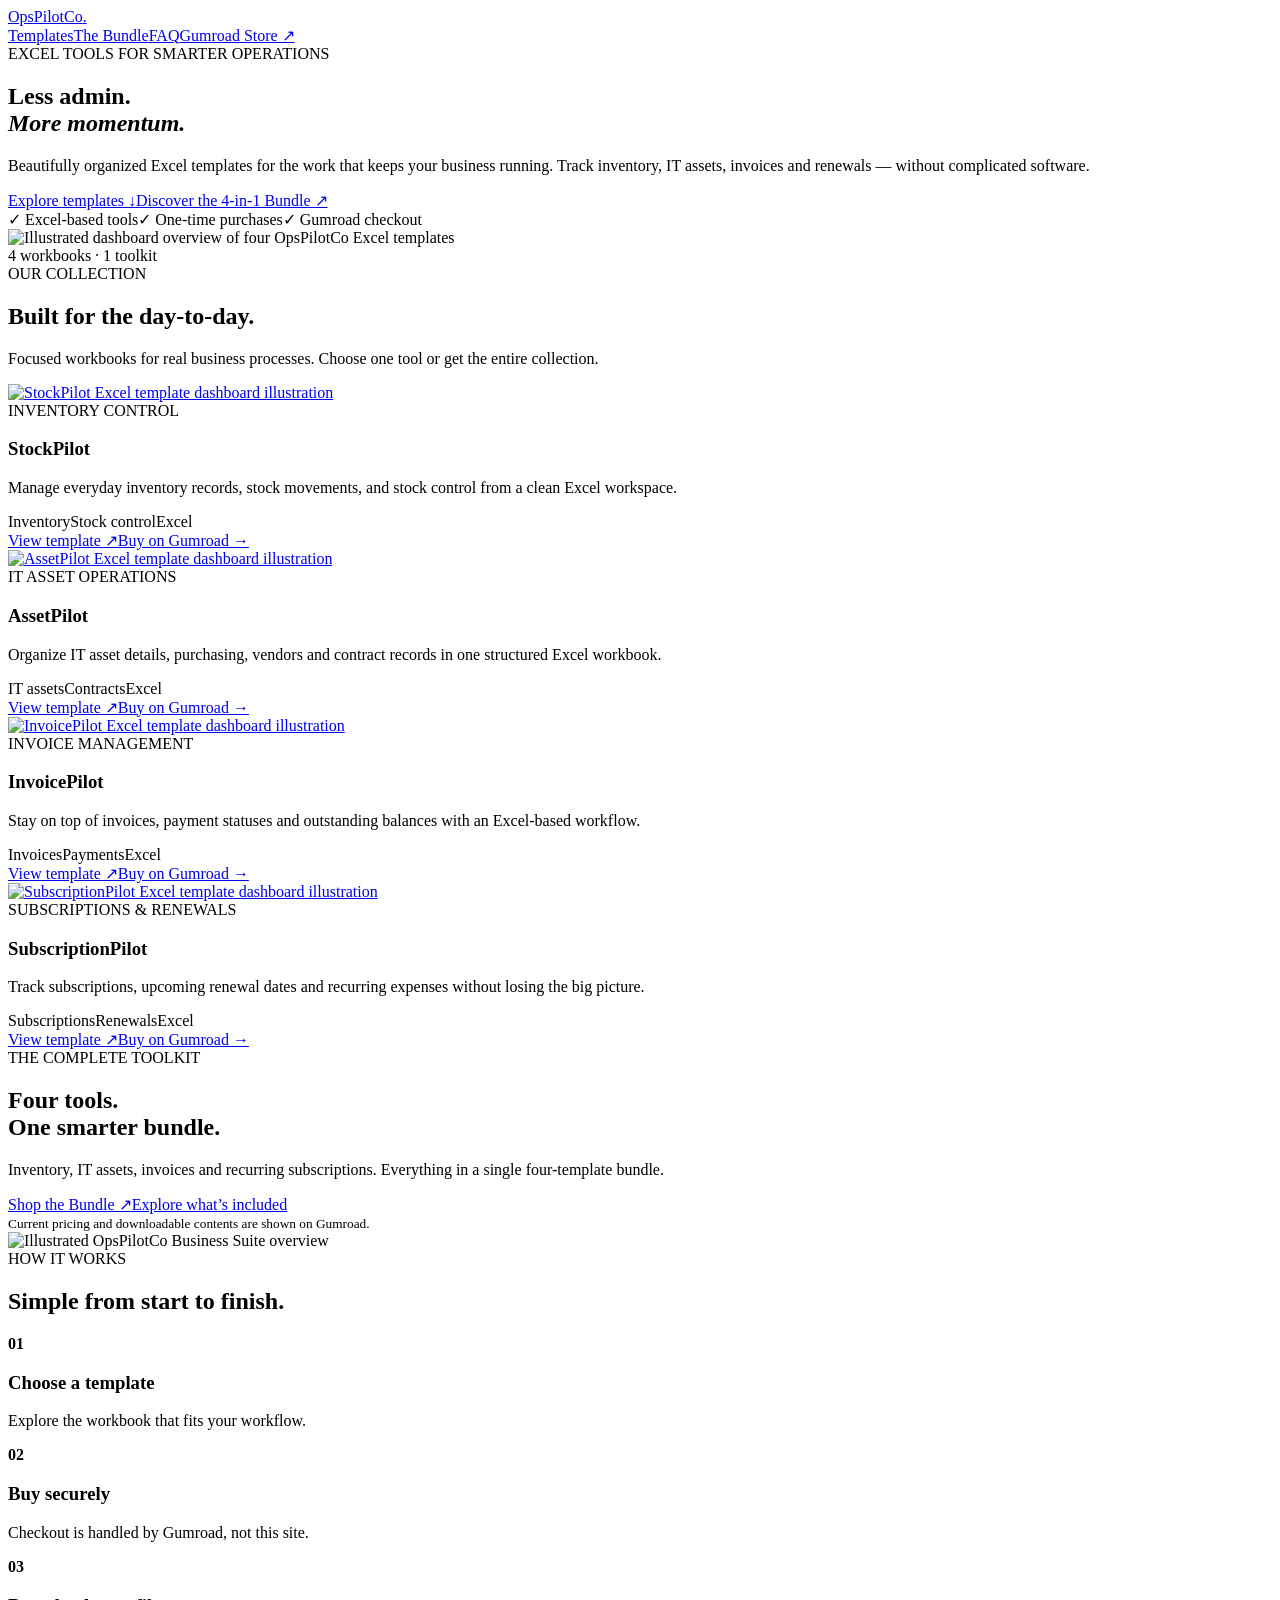
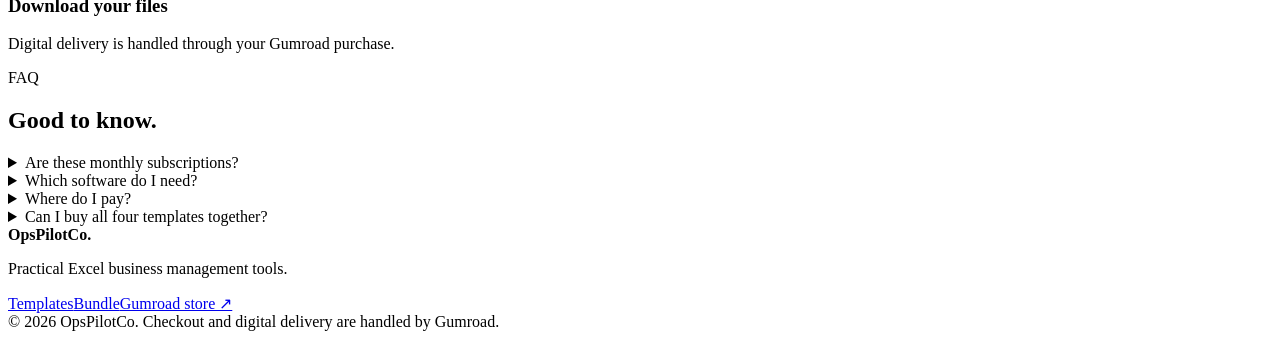
==== index.html @ 639161f8 "Add OpsPilotCo website: index.html" ====
<!doctype html><html lang="en"><head><meta charset="utf-8"><meta name="viewport" content="width=device-width,initial-scale=1"><meta name="theme-color" content="#080f1c"><title>OpsPilotCo | Premium Excel Templates for Inventory, IT Assets &amp; Invoices</title><meta name="description" content="Professional Excel business templates for inventory, IT asset management, invoicing and subscription renewals. Shop ready-to-use tools on Gumroad."><meta name="robots" content="index,follow"><link rel="canonical" href="https://sinangokk-jpg.github.io/opspilotco/"><meta property="og:type" content="website"><meta property="og:title" content="OpsPilotCo | Premium Excel Templates for Inventory, IT Assets &amp; Invoices"><meta property="og:description" content="Professional Excel business templates for inventory, IT asset management, invoicing and subscription renewals. Shop ready-to-use tools on Gumroad."><meta property="og:url" content="https://sinangokk-jpg.github.io/opspilotco/"><meta property="og:image" content="https://sinangokk-jpg.github.io/opspilotco/images/bundle.svg"><meta name="twitter:card" content="summary_large_image"><link rel="stylesheet" href="styles.css"><link rel="icon" href="favicon.svg" type="image/svg+xml"></head><body><header class="header"><div class="wrap nav"><a class="logo" href="index.html" aria-label="OpsPilotCo home">Ops<span>Pilot</span>Co<span class="dot">.</span></a><nav aria-label="Main navigation"><a href="index.html#templates">Templates</a><a href="bundle.html">The Bundle</a><a href="index.html#faq">FAQ</a><a href="https://sinangokk.gumroad.com/" rel="noopener noreferrer" target="_blank" class="nav-shop">Gumroad Store ↗</a></nav></div></header><main><section class="hero"><div class="wrap hero-inner"><div><div class="eyebrow green">EXCEL TOOLS FOR SMARTER OPERATIONS</div><h1>Less admin.<br><em>More momentum.</em></h1><p class="lead">Beautifully organized Excel templates for the work that keeps your business running. Track inventory, IT assets, invoices and renewals — without complicated software.</p><div class="buttons"><a class="btn primary" href="#templates">Explore templates ↓</a><a class="btn secondary" href="bundle.html">Discover the 4-in-1 Bundle ↗</a></div><div class="trust"><span>✓ Excel-based tools</span><span>✓ One-time purchases</span><span>✓ Gumroad checkout</span></div></div><div class="hero-visual"><img src="images/bundle.svg" alt="Illustrated dashboard overview of four OpsPilotCo Excel templates" width="760" height="500"><div class="mini-label">4 workbooks · 1 toolkit</div></div></div></section><section id="templates" class="section"><div class="wrap"><div class="eyebrow green">OUR COLLECTION</div><h2>Built for the day-to-day.</h2><p class="section-intro">Focused workbooks for real business processes. Choose one tool or get the entire collection.</p><div class="product-grid"><article class="product-card"><a href="stockpilot.html" class="product-picture"><img src="images/stockpilot.svg" loading="lazy" alt="StockPilot Excel template dashboard illustration" width="760" height="500"></a><div class="pc-body"><div class="eyebrow">INVENTORY CONTROL</div><h3>StockPilot</h3><p>Manage everyday inventory records, stock movements, and stock control from a clean Excel workspace.</p><div class="tags"><span>Inventory</span><span>Stock control</span><span>Excel</span></div><div class="pc-actions"><a class="btn small secondary" href="stockpilot.html">View template ↗</a><a class="link" href="https://sinangokk.gumroad.com/l/vbiubx" target="_blank" rel="noopener noreferrer">Buy on Gumroad →</a></div></div></article><article class="product-card"><a href="assetpilot.html" class="product-picture"><img src="images/assetpilot.svg" loading="lazy" alt="AssetPilot Excel template dashboard illustration" width="760" height="500"></a><div class="pc-body"><div class="eyebrow">IT ASSET OPERATIONS</div><h3>AssetPilot</h3><p>Organize IT asset details, purchasing, vendors and contract records in one structured Excel workbook.</p><div class="tags"><span>IT assets</span><span>Contracts</span><span>Excel</span></div><div class="pc-actions"><a class="btn small secondary" href="assetpilot.html">View template ↗</a><a class="link" href="https://sinangokk.gumroad.com/l/cjzgpv" target="_blank" rel="noopener noreferrer">Buy on Gumroad →</a></div></div></article><article class="product-card"><a href="invoicepilot.html" class="product-picture"><img src="images/invoicepilot.svg" loading="lazy" alt="InvoicePilot Excel template dashboard illustration" width="760" height="500"></a><div class="pc-body"><div class="eyebrow">INVOICE MANAGEMENT</div><h3>InvoicePilot</h3><p>Stay on top of invoices, payment statuses and outstanding balances with an Excel-based workflow.</p><div class="tags"><span>Invoices</span><span>Payments</span><span>Excel</span></div><div class="pc-actions"><a class="btn small secondary" href="invoicepilot.html">View template ↗</a><a class="link" href="https://sinangokk.gumroad.com/l/mifmms" target="_blank" rel="noopener noreferrer">Buy on Gumroad →</a></div></div></article><article class="product-card"><a href="subscriptionpilot.html" class="product-picture"><img src="images/subscriptionpilot.svg" loading="lazy" alt="SubscriptionPilot Excel template dashboard illustration" width="760" height="500"></a><div class="pc-body"><div class="eyebrow">SUBSCRIPTIONS & RENEWALS</div><h3>SubscriptionPilot</h3><p>Track subscriptions, upcoming renewal dates and recurring expenses without losing the big picture.</p><div class="tags"><span>Subscriptions</span><span>Renewals</span><span>Excel</span></div><div class="pc-actions"><a class="btn small secondary" href="subscriptionpilot.html">View template ↗</a><a class="link" href="https://sinangokk.gumroad.com/l/jbycm" target="_blank" rel="noopener noreferrer">Buy on Gumroad →</a></div></div></article></div></div></section><section class="section"><div class="wrap"><div class="bundle-banner"><div><div class="eyebrow green">THE COMPLETE TOOLKIT</div><h2>Four tools.<br>One smarter bundle.</h2><p>Inventory, IT assets, invoices and recurring subscriptions. Everything in a single four-template bundle.</p><div class="buttons"><a class="btn primary" href="https://sinangokk.gumroad.com/l/lqxdsi" target="_blank" rel="noopener noreferrer" aria-label="Buy OpsPilotCo Business Suite on Gumroad">Shop the Bundle ↗</a><a class="btn secondary" href="bundle.html">Explore what’s included</a></div><small>Current pricing and downloadable contents are shown on Gumroad.</small></div><img src="images/bundle.svg" loading="lazy" alt="Illustrated OpsPilotCo Business Suite overview" width="760" height="500"></div></div></section><section class="section"><div class="wrap"><div class="eyebrow green">HOW IT WORKS</div><h2>Simple from start to finish.</h2><div class="steps"><div><b>01</b><h3>Choose a template</h3><p>Explore the workbook that fits your workflow.</p></div><div><b>02</b><h3>Buy securely</h3><p>Checkout is handled by Gumroad, not this site.</p></div><div><b>03</b><h3>Download your files</h3><p>Digital delivery is handled through your Gumroad purchase.</p></div></div></div></section><section id="faq" class="section"><div class="wrap faq"><div class="eyebrow green">FAQ</div><h2>Good to know.</h2><details><summary>Are these monthly subscriptions?</summary><p>These are Excel template digital products. Check the linked Gumroad listing for current prices and purchase terms.</p></details><details><summary>Which software do I need?</summary><p>These are Microsoft Excel workbooks. Review each product's Gumroad listing for specific compatibility details.</p></details><details><summary>Where do I pay?</summary><p>All purchase buttons open the corresponding Gumroad product page. We do not collect or store payment card data here.</p></details><details><summary>Can I buy all four templates together?</summary><p>Yes. The <a href="bundle.html">OpsPilotCo Business Suite</a> contains the four template products.</p></details></div></section></main><footer><div class="wrap foot"><div><b class="logo">Ops<span>Pilot</span>Co<span class="dot">.</span></b><p>Practical Excel business management tools.</p></div><div class="footlinks"><a href="index.html#templates">Templates</a><a href="bundle.html">Bundle</a><a href="https://sinangokk.gumroad.com/" target="_blank" rel="noopener noreferrer">Gumroad store ↗</a></div></div><div class="wrap copyright">© 2026 OpsPilotCo. Checkout and digital delivery are handled by Gumroad.</div></footer></body></html>
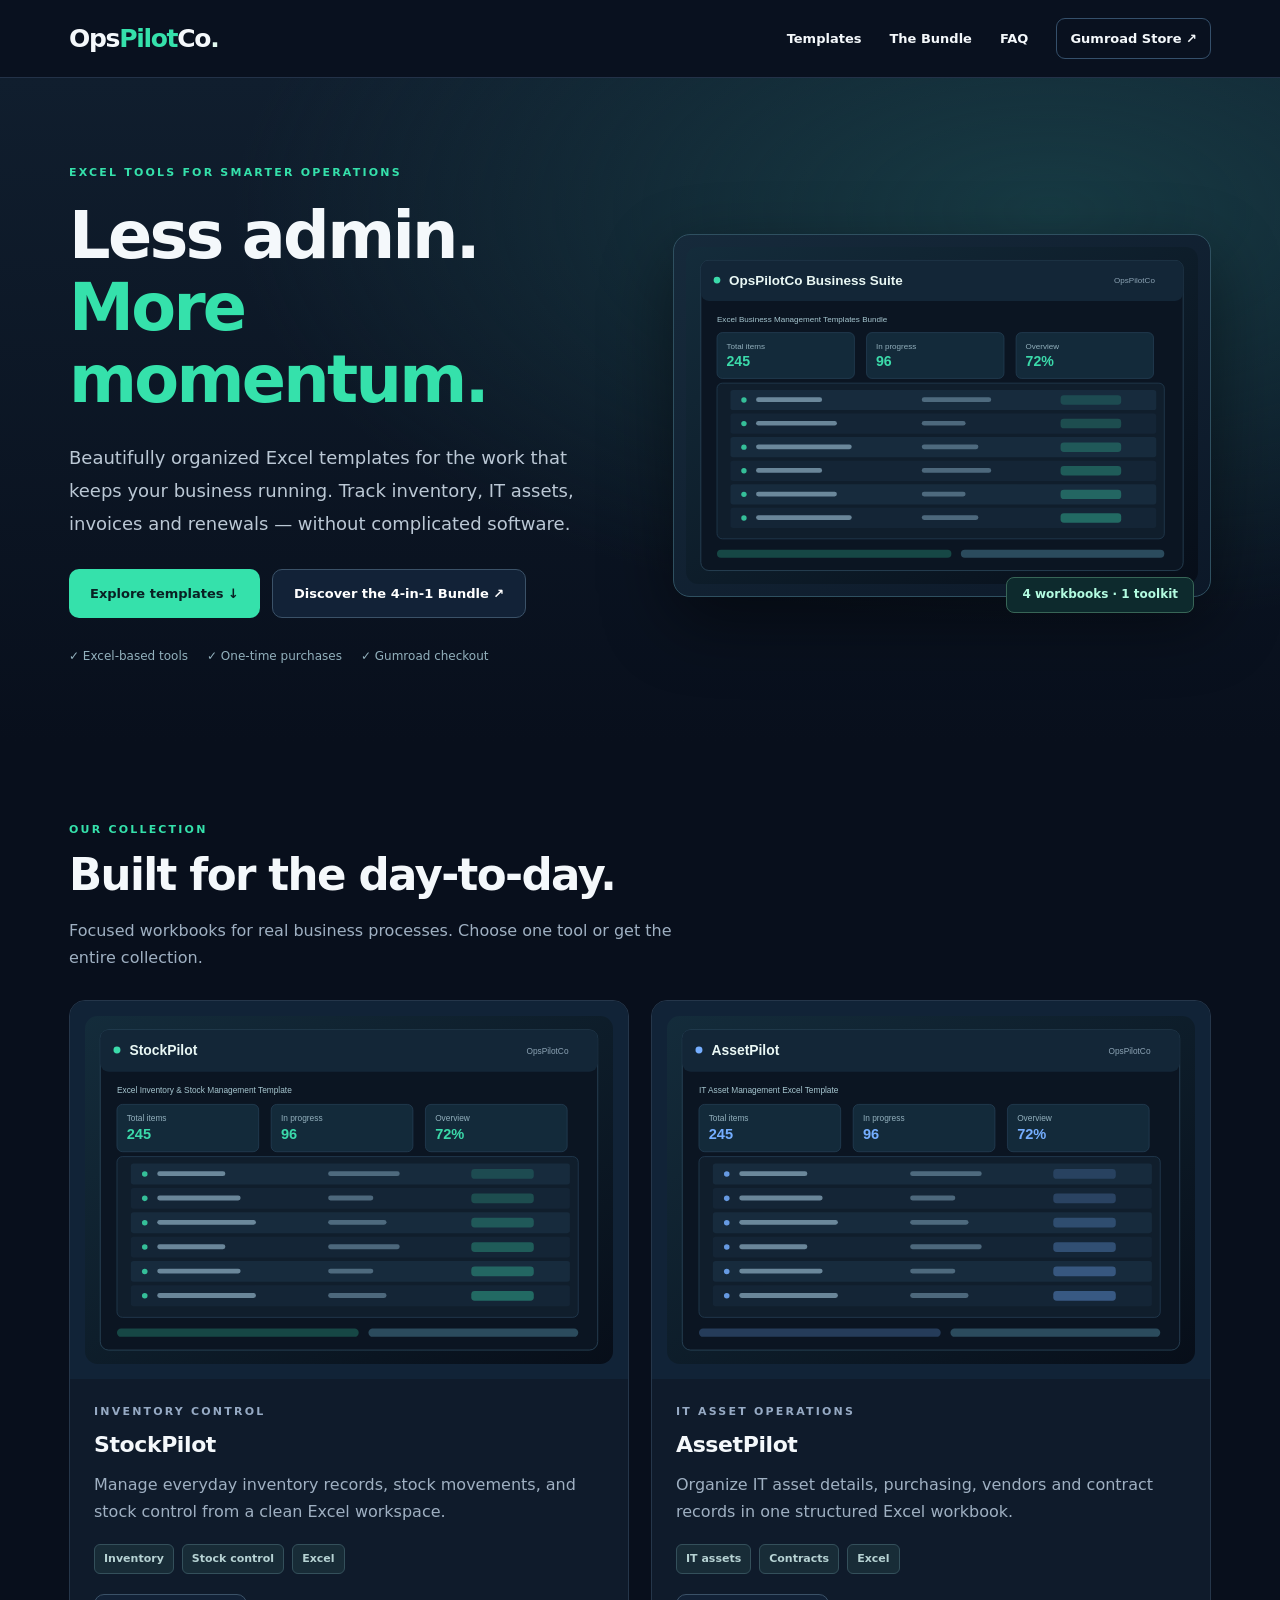
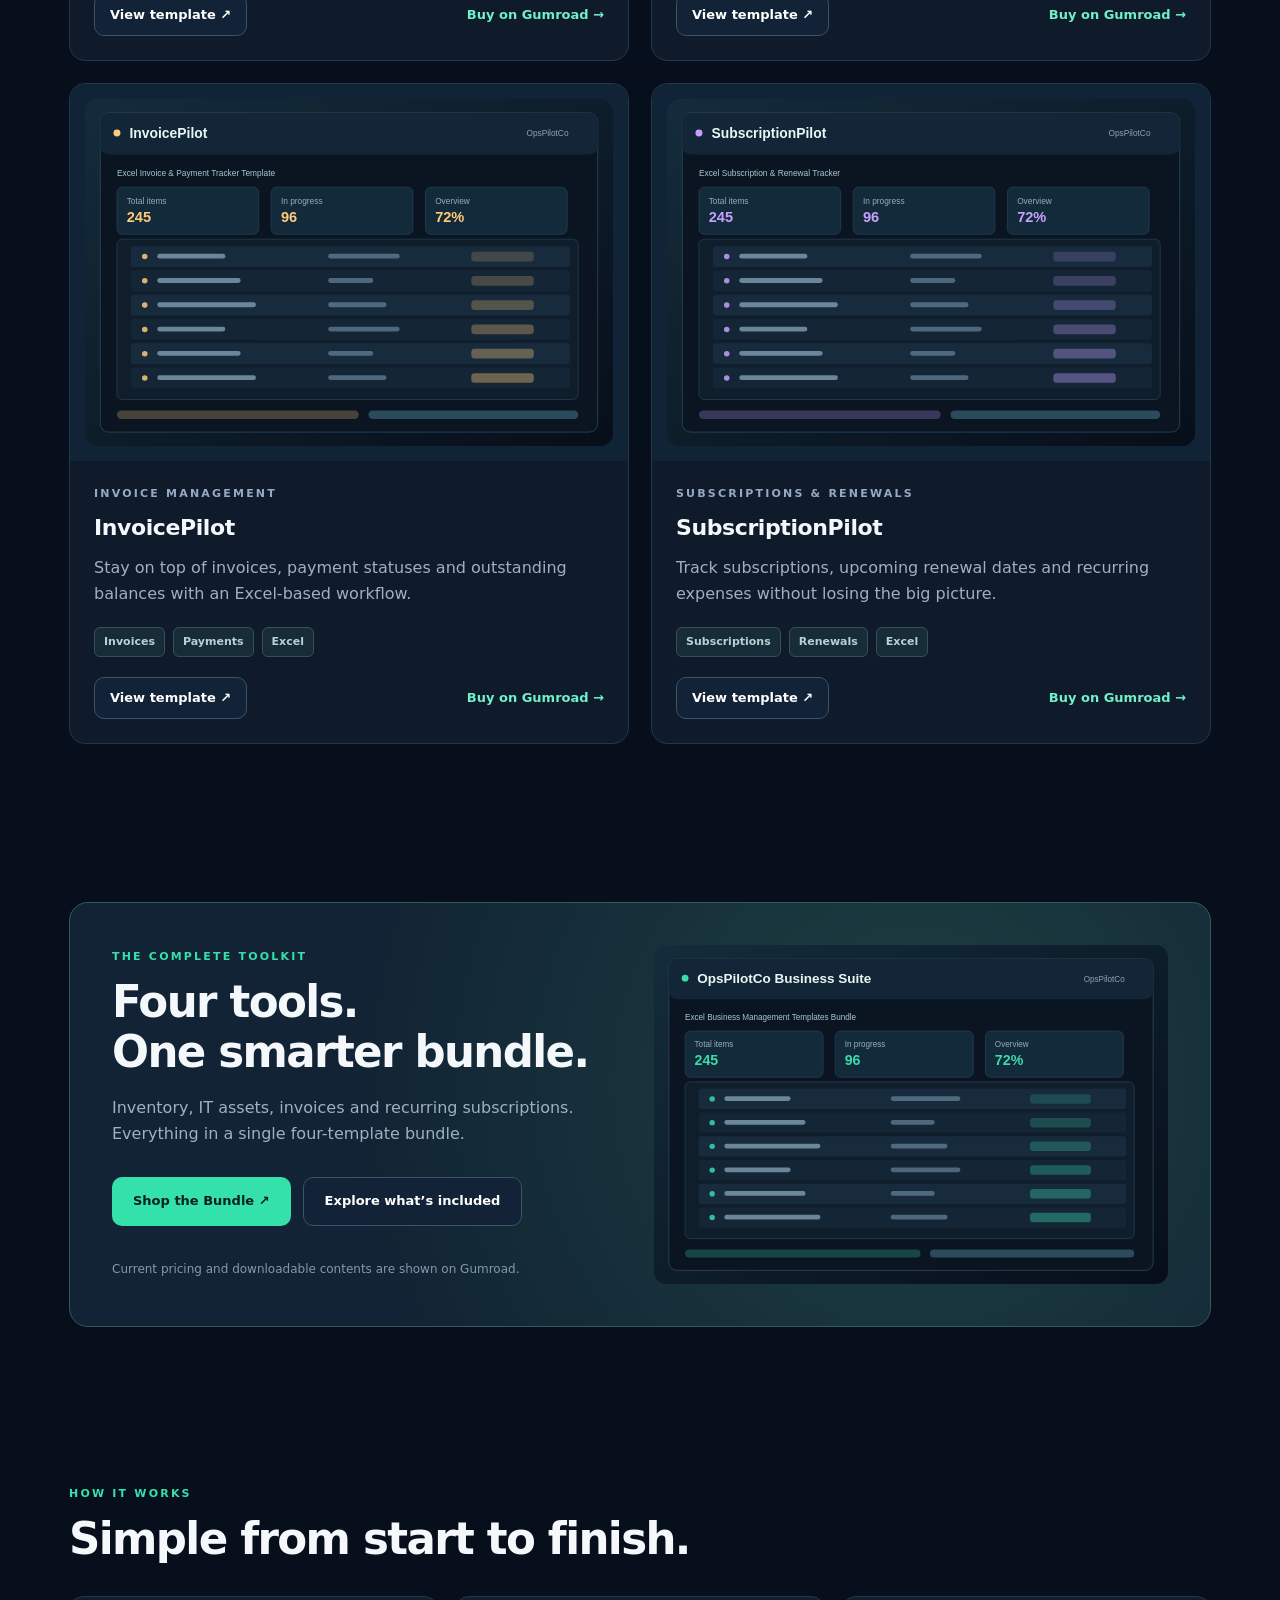
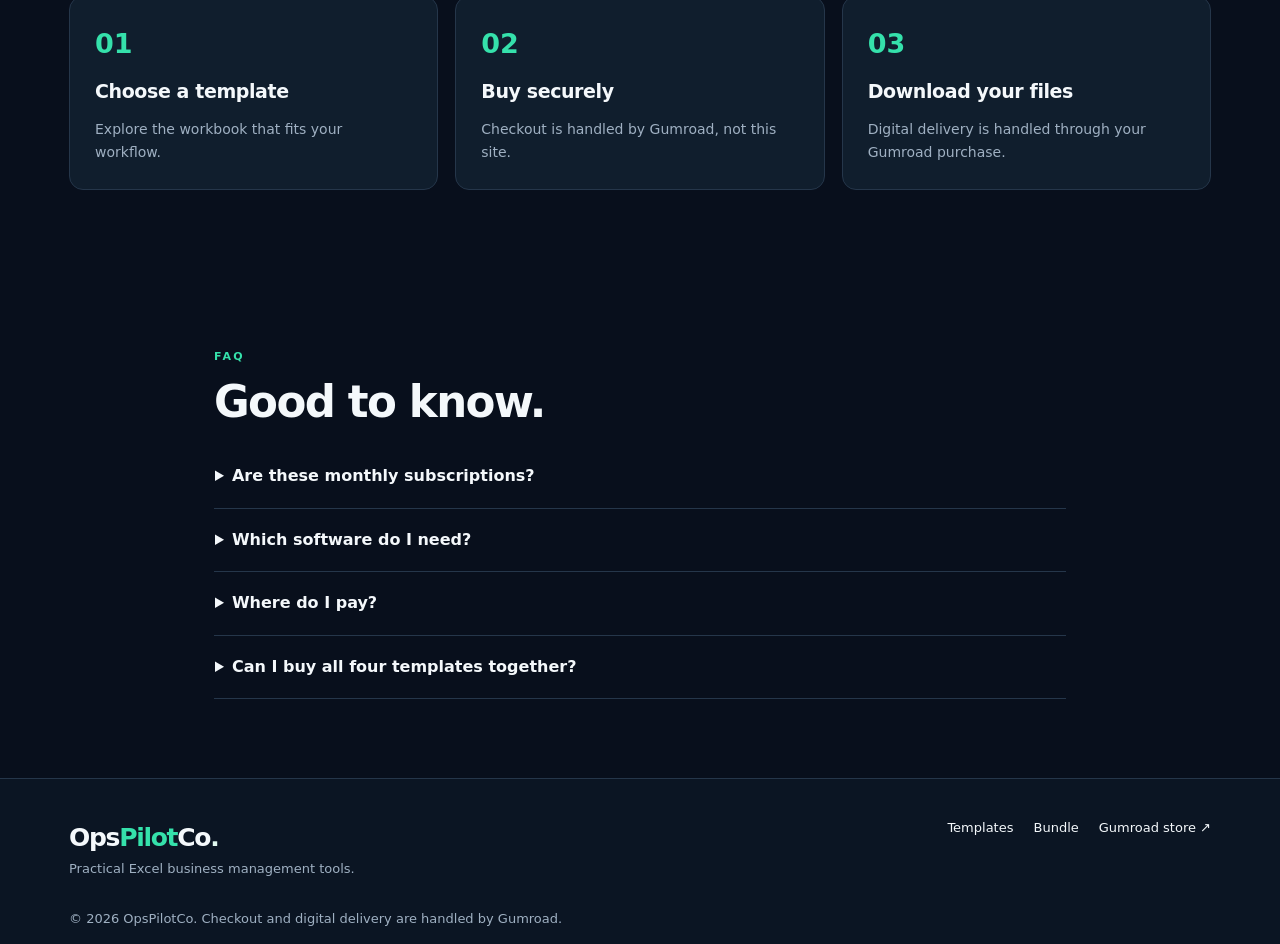
==== commit d303f686: "Verify OpsPilotCo ownership in Google Search Console" ====
--- a/index.html
+++ b/index.html
@@ -1 +1 @@
-<!doctype html><html lang="en"><head><meta charset="utf-8"><meta name="viewport" content="width=device-width,initial-scale=1"><meta name="theme-color" content="#080f1c"><title>OpsPilotCo | Premium Excel Templates for Inventory, IT Assets &amp; Invoices</title><meta name="description" content="Professional Excel business templates for inventory, IT asset management, invoicing and subscription renewals. Shop ready-to-use tools on Gumroad."><meta name="robots" content="index,follow"><link rel="canonical" href="https://sinangokk-jpg.github.io/opspilotco/"><meta property="og:type" content="website"><meta property="og:title" content="OpsPilotCo | Premium Excel Templates for Inventory, IT Assets &amp; Invoices"><meta property="og:description" content="Professional Excel business templates for inventory, IT asset management, invoicing and subscription renewals. Shop ready-to-use tools on Gumroad."><meta property="og:url" content="https://sinangokk-jpg.github.io/opspilotco/"><meta property="og:image" content="https://sinangokk-jpg.github.io/opspilotco/images/bundle.svg"><meta name="twitter:card" content="summary_large_image"><link rel="stylesheet" href="styles.css"><link rel="icon" href="favicon.svg" type="image/svg+xml"></head><body><header class="header"><div class="wrap nav"><a class="logo" href="index.html" aria-label="OpsPilotCo home">Ops<span>Pilot</span>Co<span class="dot">.</span></a><nav aria-label="Main navigation"><a href="index.html#templates">Templates</a><a href="bundle.html">The Bundle</a><a href="index.html#faq">FAQ</a><a href="https://sinangokk.gumroad.com/" rel="noopener noreferrer" target="_blank" class="nav-shop">Gumroad Store ↗</a></nav></div></header><main><section class="hero"><div class="wrap hero-inner"><div><div class="eyebrow green">EXCEL TOOLS FOR SMARTER OPERATIONS</div><h1>Less admin.<br><em>More momentum.</em></h1><p class="lead">Beautifully organized Excel templates for the work that keeps your business running. Track inventory, IT assets, invoices and renewals — without complicated software.</p><div class="buttons"><a class="btn primary" href="#templates">Explore templates ↓</a><a class="btn secondary" href="bundle.html">Discover the 4-in-1 Bundle ↗</a></div><div class="trust"><span>✓ Excel-based tools</span><span>✓ One-time purchases</span><span>✓ Gumroad checkout</span></div></div><div class="hero-visual"><img src="images/bundle.svg" alt="Illustrated dashboard overview of four OpsPilotCo Excel templates" width="760" height="500"><div class="mini-label">4 workbooks · 1 toolkit</div></div></div></section><section id="templates" class="section"><div class="wrap"><div class="eyebrow green">OUR COLLECTION</div><h2>Built for the day-to-day.</h2><p class="section-intro">Focused workbooks for real business processes. Choose one tool or get the entire collection.</p><div class="product-grid"><article class="product-card"><a href="stockpilot.html" class="product-picture"><img src="images/stockpilot.svg" loading="lazy" alt="StockPilot Excel template dashboard illustration" width="760" height="500"></a><div class="pc-body"><div class="eyebrow">INVENTORY CONTROL</div><h3>StockPilot</h3><p>Manage everyday inventory records, stock movements, and stock control from a clean Excel workspace.</p><div class="tags"><span>Inventory</span><span>Stock control</span><span>Excel</span></div><div class="pc-actions"><a class="btn small secondary" href="stockpilot.html">View template ↗</a><a class="link" href="https://sinangokk.gumroad.com/l/vbiubx" target="_blank" rel="noopener noreferrer">Buy on Gumroad →</a></div></div></article><article class="product-card"><a href="assetpilot.html" class="product-picture"><img src="images/assetpilot.svg" loading="lazy" alt="AssetPilot Excel template dashboard illustration" width="760" height="500"></a><div class="pc-body"><div class="eyebrow">IT ASSET OPERATIONS</div><h3>AssetPilot</h3><p>Organize IT asset details, purchasing, vendors and contract records in one structured Excel workbook.</p><div class="tags"><span>IT assets</span><span>Contracts</span><span>Excel</span></div><div class="pc-actions"><a class="btn small secondary" href="assetpilot.html">View template ↗</a><a class="link" href="https://sinangokk.gumroad.com/l/cjzgpv" target="_blank" rel="noopener noreferrer">Buy on Gumroad →</a></div></div></article><article class="product-card"><a href="invoicepilot.html" class="product-picture"><img src="images/invoicepilot.svg" loading="lazy" alt="InvoicePilot Excel template dashboard illustration" width="760" height="500"></a><div class="pc-body"><div class="eyebrow">INVOICE MANAGEMENT</div><h3>InvoicePilot</h3><p>Stay on top of invoices, payment statuses and outstanding balances with an Excel-based workflow.</p><div class="tags"><span>Invoices</span><span>Payments</span><span>Excel</span></div><div class="pc-actions"><a class="btn small secondary" href="invoicepilot.html">View template ↗</a><a class="link" href="https://sinangokk.gumroad.com/l/mifmms" target="_blank" rel="noopener noreferrer">Buy on Gumroad →</a></div></div></article><article class="product-card"><a href="subscriptionpilot.html" class="product-picture"><img src="images/subscriptionpilot.svg" loading="lazy" alt="SubscriptionPilot Excel template dashboard illustration" width="760" height="500"></a><div class="pc-body"><div class="eyebrow">SUBSCRIPTIONS & RENEWALS</div><h3>SubscriptionPilot</h3><p>Track subscriptions, upcoming renewal dates and recurring expenses without losing the big picture.</p><div class="tags"><span>Subscriptions</span><span>Renewals</span><span>Excel</span></div><div class="pc-actions"><a class="btn small secondary" href="subscriptionpilot.html">View template ↗</a><a class="link" href="https://sinangokk.gumroad.com/l/jbycm" target="_blank" rel="noopener noreferrer">Buy on Gumroad →</a></div></div></article></div></div></section><section class="section"><div class="wrap"><div class="bundle-banner"><div><div class="eyebrow green">THE COMPLETE TOOLKIT</div><h2>Four tools.<br>One smarter bundle.</h2><p>Inventory, IT assets, invoices and recurring subscriptions. Everything in a single four-template bundle.</p><div class="buttons"><a class="btn primary" href="https://sinangokk.gumroad.com/l/lqxdsi" target="_blank" rel="noopener noreferrer" aria-label="Buy OpsPilotCo Business Suite on Gumroad">Shop the Bundle ↗</a><a class="btn secondary" href="bundle.html">Explore what’s included</a></div><small>Current pricing and downloadable contents are shown on Gumroad.</small></div><img src="images/bundle.svg" loading="lazy" alt="Illustrated OpsPilotCo Business Suite overview" width="760" height="500"></div></div></section><section class="section"><div class="wrap"><div class="eyebrow green">HOW IT WORKS</div><h2>Simple from start to finish.</h2><div class="steps"><div><b>01</b><h3>Choose a template</h3><p>Explore the workbook that fits your workflow.</p></div><div><b>02</b><h3>Buy securely</h3><p>Checkout is handled by Gumroad, not this site.</p></div><div><b>03</b><h3>Download your files</h3><p>Digital delivery is handled through your Gumroad purchase.</p></div></div></div></section><section id="faq" class="section"><div class="wrap faq"><div class="eyebrow green">FAQ</div><h2>Good to know.</h2><details><summary>Are these monthly subscriptions?</summary><p>These are Excel template digital products. Check the linked Gumroad listing for current prices and purchase terms.</p></details><details><summary>Which software do I need?</summary><p>These are Microsoft Excel workbooks. Review each product's Gumroad listing for specific compatibility details.</p></details><details><summary>Where do I pay?</summary><p>All purchase buttons open the corresponding Gumroad product page. We do not collect or store payment card data here.</p></details><details><summary>Can I buy all four templates together?</summary><p>Yes. The <a href="bundle.html">OpsPilotCo Business Suite</a> contains the four template products.</p></details></div></section></main><footer><div class="wrap foot"><div><b class="logo">Ops<span>Pilot</span>Co<span class="dot">.</span></b><p>Practical Excel business management tools.</p></div><div class="footlinks"><a href="index.html#templates">Templates</a><a href="bundle.html">Bundle</a><a href="https://sinangokk.gumroad.com/" target="_blank" rel="noopener noreferrer">Gumroad store ↗</a></div></div><div class="wrap copyright">© 2026 OpsPilotCo. Checkout and digital delivery are handled by Gumroad.</div></footer></body></html>+<!doctype html><html lang="en"><head><meta name="google-site-verification" content="QWbEytzs3hi8oE0_jvl5OEO2stVwwkYAtShYnDqIzr8" /><meta charset="utf-8"><meta name="viewport" content="width=device-width,initial-scale=1"><meta name="theme-color" content="#080f1c"><title>OpsPilotCo | Premium Excel Templates for Inventory, IT Assets &amp; Invoices</title><meta name="description" content="Professional Excel business templates for inventory, IT asset management, invoicing and subscription renewals. Shop ready-to-use tools on Gumroad."><meta name="robots" content="index,follow"><link rel="canonical" href="https://sinangokk-jpg.github.io/opspilotco/"><meta property="og:type" content="website"><meta property="og:title" content="OpsPilotCo | Premium Excel Templates for Inventory, IT Assets &amp; Invoices"><meta property="og:description" content="Professional Excel business templates for inventory, IT asset management, invoicing and subscription renewals. Shop ready-to-use tools on Gumroad."><meta property="og:url" content="https://sinangokk-jpg.github.io/opspilotco/"><meta property="og:image" content="https://sinangokk-jpg.github.io/opspilotco/images/bundle.svg"><meta name="twitter:card" content="summary_large_image"><link rel="stylesheet" href="styles.css"><link rel="icon" href="favicon.svg" type="image/svg+xml"></head><body><header class="header"><div class="wrap nav"><a class="logo" href="index.html" aria-label="OpsPilotCo home">Ops<span>Pilot</span>Co<span class="dot">.</span></a><nav aria-label="Main navigation"><a href="index.html#templates">Templates</a><a href="bundle.html">The Bundle</a><a href="index.html#faq">FAQ</a><a href="https://sinangokk.gumroad.com/" rel="noopener noreferrer" target="_blank" class="nav-shop">Gumroad Store ↗</a></nav></div></header><main><section class="hero"><div class="wrap hero-inner"><div><div class="eyebrow green">EXCEL TOOLS FOR SMARTER OPERATIONS</div><h1>Less admin.<br><em>More momentum.</em></h1><p class="lead">Beautifully organized Excel templates for the work that keeps your business running. Track inventory, IT assets, invoices and renewals — without complicated software.</p><div class="buttons"><a class="btn primary" href="#templates">Explore templates ↓</a><a class="btn secondary" href="bundle.html">Discover the 4-in-1 Bundle ↗</a></div><div class="trust"><span>✓ Excel-based tools</span><span>✓ One-time purchases</span><span>✓ Gumroad checkout</span></div></div><div class="hero-visual"><img src="images/bundle.svg" alt="Illustrated dashboard overview of four OpsPilotCo Excel templates" width="760" height="500"><div class="mini-label">4 workbooks · 1 toolkit</div></div></div></section><section id="templates" class="section"><div class="wrap"><div class="eyebrow green">OUR COLLECTION</div><h2>Built for the day-to-day.</h2><p class="section-intro">Focused workbooks for real business processes. Choose one tool or get the entire collection.</p><div class="product-grid"><article class="product-card"><a href="stockpilot.html" class="product-picture"><img src="images/stockpilot.svg" loading="lazy" alt="StockPilot Excel template dashboard illustration" width="760" height="500"></a><div class="pc-body"><div class="eyebrow">INVENTORY CONTROL</div><h3>StockPilot</h3><p>Manage everyday inventory records, stock movements, and stock control from a clean Excel workspace.</p><div class="tags"><span>Inventory</span><span>Stock control</span><span>Excel</span></div><div class="pc-actions"><a class="btn small secondary" href="stockpilot.html">View template ↗</a><a class="link" href="https://sinangokk.gumroad.com/l/vbiubx" target="_blank" rel="noopener noreferrer">Buy on Gumroad →</a></div></div></article><article class="product-card"><a href="assetpilot.html" class="product-picture"><img src="images/assetpilot.svg" loading="lazy" alt="AssetPilot Excel template dashboard illustration" width="760" height="500"></a><div class="pc-body"><div class="eyebrow">IT ASSET OPERATIONS</div><h3>AssetPilot</h3><p>Organize IT asset details, purchasing, vendors and contract records in one structured Excel workbook.</p><div class="tags"><span>IT assets</span><span>Contracts</span><span>Excel</span></div><div class="pc-actions"><a class="btn small secondary" href="assetpilot.html">View template ↗</a><a class="link" href="https://sinangokk.gumroad.com/l/cjzgpv" target="_blank" rel="noopener noreferrer">Buy on Gumroad →</a></div></div></article><article class="product-card"><a href="invoicepilot.html" class="product-picture"><img src="images/invoicepilot.svg" loading="lazy" alt="InvoicePilot Excel template dashboard illustration" width="760" height="500"></a><div class="pc-body"><div class="eyebrow">INVOICE MANAGEMENT</div><h3>InvoicePilot</h3><p>Stay on top of invoices, payment statuses and outstanding balances with an Excel-based workflow.</p><div class="tags"><span>Invoices</span><span>Payments</span><span>Excel</span></div><div class="pc-actions"><a class="btn small secondary" href="invoicepilot.html">View template ↗</a><a class="link" href="https://sinangokk.gumroad.com/l/mifmms" target="_blank" rel="noopener noreferrer">Buy on Gumroad →</a></div></div></article><article class="product-card"><a href="subscriptionpilot.html" class="product-picture"><img src="images/subscriptionpilot.svg" loading="lazy" alt="SubscriptionPilot Excel template dashboard illustration" width="760" height="500"></a><div class="pc-body"><div class="eyebrow">SUBSCRIPTIONS & RENEWALS</div><h3>SubscriptionPilot</h3><p>Track subscriptions, upcoming renewal dates and recurring expenses without losing the big picture.</p><div class="tags"><span>Subscriptions</span><span>Renewals</span><span>Excel</span></div><div class="pc-actions"><a class="btn small secondary" href="subscriptionpilot.html">View template ↗</a><a class="link" href="https://sinangokk.gumroad.com/l/jbycm" target="_blank" rel="noopener noreferrer">Buy on Gumroad →</a></div></div></article></div></div></section><section class="section"><div class="wrap"><div class="bundle-banner"><div><div class="eyebrow green">THE COMPLETE TOOLKIT</div><h2>Four tools.<br>One smarter bundle.</h2><p>Inventory, IT assets, invoices and recurring subscriptions. Everything in a single four-template bundle.</p><div class="buttons"><a class="btn primary" href="https://sinangokk.gumroad.com/l/lqxdsi" target="_blank" rel="noopener noreferrer" aria-label="Buy OpsPilotCo Business Suite on Gumroad">Shop the Bundle ↗</a><a class="btn secondary" href="bundle.html">Explore what’s included</a></div><small>Current pricing and downloadable contents are shown on Gumroad.</small></div><img src="images/bundle.svg" loading="lazy" alt="Illustrated OpsPilotCo Business Suite overview" width="760" height="500"></div></div></section><section class="section"><div class="wrap"><div class="eyebrow green">HOW IT WORKS</div><h2>Simple from start to finish.</h2><div class="steps"><div><b>01</b><h3>Choose a template</h3><p>Explore the workbook that fits your workflow.</p></div><div><b>02</b><h3>Buy securely</h3><p>Checkout is handled by Gumroad, not this site.</p></div><div><b>03</b><h3>Download your files</h3><p>Digital delivery is handled through your Gumroad purchase.</p></div></div></div></section><section id="faq" class="section"><div class="wrap faq"><div class="eyebrow green">FAQ</div><h2>Good to know.</h2><details><summary>Are these monthly subscriptions?</summary><p>These are Excel template digital products. Check the linked Gumroad listing for current prices and purchase terms.</p></details><details><summary>Which software do I need?</summary><p>These are Microsoft Excel workbooks. Review each product's Gumroad listing for specific compatibility details.</p></details><details><summary>Where do I pay?</summary><p>All purchase buttons open the corresponding Gumroad product page. We do not collect or store payment card data here.</p></details><details><summary>Can I buy all four templates together?</summary><p>Yes. The <a href="bundle.html">OpsPilotCo Business Suite</a> contains the four template products.</p></details></div></section></main><footer><div class="wrap foot"><div><b class="logo">Ops<span>Pilot</span>Co<span class="dot">.</span></b><p>Practical Excel business management tools.</p></div><div class="footlinks"><a href="index.html#templates">Templates</a><a href="bundle.html">Bundle</a><a href="https://sinangokk.gumroad.com/" target="_blank" rel="noopener noreferrer">Gumroad store ↗</a></div></div><div class="wrap copyright">© 2026 OpsPilotCo. Checkout and digital delivery are handled by Gumroad.</div></footer></body></html>
--- a/styles.css
+++ b/styles.css
@@ -0,0 +1 @@
+:root{color-scheme:dark;--bg:#080f1c;--panel:#101d2d;--muted:#9fb0c2;--stroke:#25364a;--green:#35e1ab;--text:#f4f8fb}*{box-sizing:border-box}html{scroll-behavior:smooth}body{margin:0;background:var(--bg);color:var(--text);font:16px/1.65 system-ui,-apple-system,Segoe UI,Roboto,Arial,sans-serif}a{color:inherit;text-decoration:none}.wrap{max-width:1190px;margin:auto;padding:0 24px}.header{position:sticky;top:0;z-index:4;background:#0a1220f2;border-bottom:1px solid #233248;backdrop-filter:blur(12px)}.nav{min-height:77px;display:flex;justify-content:space-between;align-items:center;gap:30px}.logo{font-size:25px;font-weight:850;letter-spacing:-1.3px;white-space:nowrap}.logo span{color:var(--green)}.logo .dot{color:#e2f9f0}nav{display:flex;align-items:center;gap:28px;font-size:13px;font-weight:650}nav a:hover,.link:hover{color:var(--green)}.nav-shop{border:1px solid #35506b;border-radius:9px;padding:9px 13px}.hero{background:radial-gradient(ellipse at 82% 20%,#173a43 0%,transparent 55%),linear-gradient(180deg,#101e2e,#080f1c);padding:86px 0 75px}.hero-inner,.product-hero-grid{display:grid;grid-template-columns:1.02fr 1fr;gap:56px;align-items:center}.eyebrow{letter-spacing:2.2px;font-size:11px;font-weight:850;color:#96aac4}.green{color:var(--green)}h1,h2,h3,p{margin:0}h1{font-size:clamp(43px,5.1vw,73px);letter-spacing:-2.7px;line-height:1.1;margin:18px 0 25px;font-weight:850}h1 em{color:var(--green);font-style:normal}h2{font-size:clamp(30px,3.4vw,48px);line-height:1.15;letter-spacing:-1.6px;margin:11px 0 18px}h3{font-size:22px;line-height:1.25;letter-spacing:-.4px;margin:10px 0 14px}.lead{color:#bbc8d5;font-size:18px;max-width:620px;line-height:1.85}.buttons{display:flex;gap:12px;flex-wrap:wrap;margin:29px 0}.btn{display:inline-flex;justify-content:center;align-items:center;text-align:center;min-height:49px;padding:12px 21px;font-size:13px;font-weight:800;border-radius:10px;transition:.2s}.btn:hover{transform:translateY(-2px)}.primary{background:var(--green);color:#092023}.secondary{border:1px solid #3b5268;background:#122237;color:white}.small{min-height:42px;padding:9px 15px}.trust{display:flex;gap:19px;flex-wrap:wrap;font-size:12px;color:#93b1bd}.hero-visual{border:1px solid #2f5060;border-radius:17px;background:linear-gradient(145deg,#162a3b,#0c1828);padding:12px;box-shadow:0 25px 70px #0007;position:relative}.hero-visual img{width:100%;height:auto;display:block;border-radius:8px}.mini-label{position:absolute;bottom:-17px;right:16px;padding:7px 15px;border:1px solid #386657;color:#b3fce1;background:#0d2a2d;border-radius:8px;font-size:12px;font-weight:750}.section{padding:79px 0}.section-intro{max-width:620px;color:var(--muted);margin-bottom:29px}.product-grid{display:grid;grid-template-columns:repeat(2,minmax(0,1fr));gap:22px}.product-card{overflow:hidden;border:1px solid var(--stroke);border-radius:16px;background:#0f1b2b;transition:transform .2s,border-color .2s}.product-card:hover{transform:translateY(-3px);border-color:#3f6c79}.product-picture{display:block;background:#112337;padding:15px}.product-picture img{display:block;width:100%;height:auto;border-radius:6px}.pc-body{padding:24px}.pc-body p,.bundle-banner p,.steps p,.callout p{color:var(--muted)}.tags{display:flex;gap:8px;flex-wrap:wrap;margin:19px 0}.tags span{font-size:11px;font-weight:700;color:#b6d2d3;border:1px solid #34505b;background:#182c37;padding:5px 9px;border-radius:6px}.pc-actions{display:flex;align-items:center;justify-content:space-between;flex-wrap:wrap;gap:13px;margin-top:20px}.link{color:#70efc9;font-weight:750;font-size:13px}.bundle-banner{display:grid;grid-template-columns:1fr 1fr;gap:27px;align-items:center;padding:42px;background:radial-gradient(circle at 74% 43%,#1d4042,transparent 65%),#112334;border:1px solid #345a59;border-radius:19px}.bundle-banner img{width:100%;height:auto;border-radius:9px}.bundle-banner small,.subtle{font-size:12px;color:#8499aa}.steps{display:grid;grid-template-columns:repeat(3,1fr);gap:17px;margin-top:32px}.steps>div{border:1px solid var(--stroke);background:#101e2d;border-radius:14px;padding:25px}.steps b{font-size:27px;color:var(--green)}.steps h3{font-size:19px;margin:14px 0}.steps p{font-size:14px}.faq{max-width:900px}.faq details{border-bottom:1px solid var(--stroke);padding:18px 1px}.faq summary{cursor:pointer;font-weight:700}.faq p{color:var(--muted);padding:12px 0}.faq a{color:var(--green)}footer{border-top:1px solid var(--stroke);padding:38px 0 15px;background:#0b1523}.foot{display:flex;justify-content:space-between;gap:25px}.foot p,.copyright{color:var(--muted);font-size:13px}.footlinks{display:flex;gap:20px;flex-wrap:wrap;font-size:13px}.copyright{padding-top:28px}.breadcrumbs{padding-top:31px;font-size:13px;color:#9eafc0}.breadcrumbs a{color:var(--green)}.product-hero{padding-top:53px}.product-hero h1{font-size:clamp(39px,4.5vw,61px)}.callout{display:flex;justify-content:space-between;align-items:center;gap:30px;padding:32px;border:1px solid #345e58;border-radius:15px;background:#12262d}.callout h2{font-size:30px}.callout p{font-size:14px}@media(max-width:820px){.hero-inner,.product-hero-grid,.bundle-banner{grid-template-columns:1fr}.hero{padding:64px 0}.hero-visual{max-width:620px}.product-grid{grid-template-columns:1fr}.steps{grid-template-columns:1fr}nav{gap:14px}nav a:first-child,nav a:nth-child(3){display:none}.callout{display:block}.callout .btn{margin-top:20px}}@media(max-width:480px){.wrap{padding:0 17px}.nav{min-height:66px}.logo{font-size:22px}nav{font-size:12px}nav a:nth-child(2){display:none}.hero{padding:44px 0}.section{padding:53px 0}h1{letter-spacing:-1.5px}.lead{font-size:16px}.buttons .btn{width:100%}.bundle-banner{padding:25px}.foot{display:block}.footlinks{margin-top:19px}}
